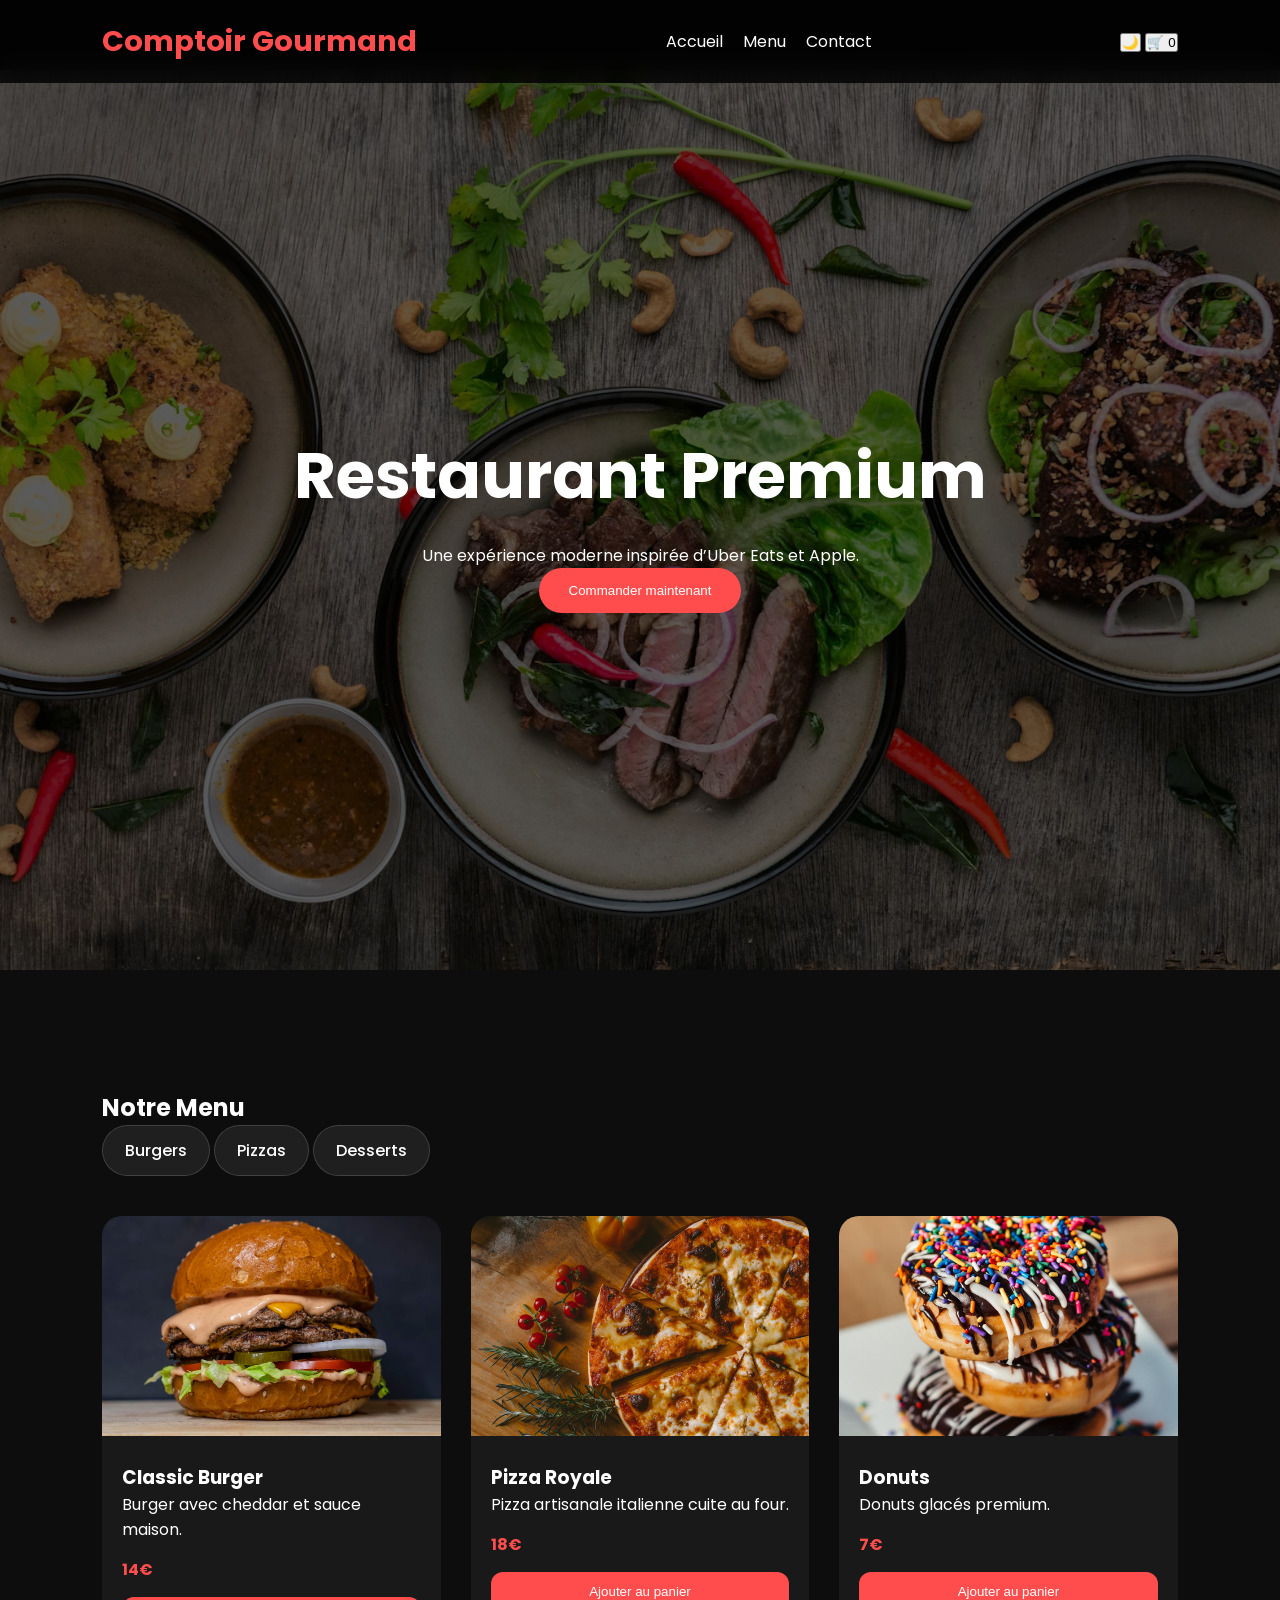
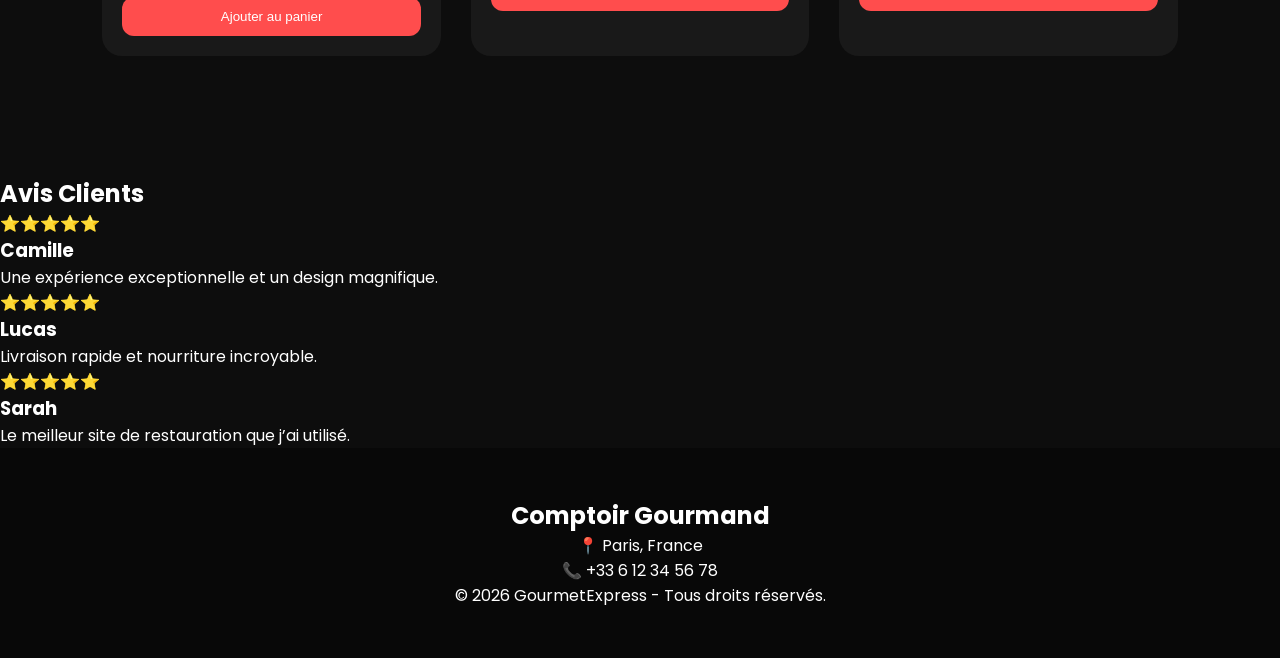
==== index.html @ 48b92253 "Add files via upload" ====
<!DOCTYPE html>
<html lang="fr">
<head>
    <meta charset="UTF-8">
    <meta name="viewport" content="width=device-width, initial-scale=1.0">
    <title>Comptoir Gourmand</title>

    <link rel="stylesheet" href="style.css">
    <link rel="stylesheet" href="responsive.css">
    <link rel="stylesheet" href="animations.css">

    <link href="https://fonts.googleapis.com/css2?family=Poppins:wght@300;400;500;600;700&display=swap" rel="stylesheet">
</head>
<body>

<header id="mainHeader">
    <nav>
        <div class="logo">Comptoir Gourmand</div>

        <div class="menu-toggle" onclick="toggleMenu()">
        ☰
        </div>

        <ul class="nav-links">
            <li><a href="#home">Accueil</a></li>
            <li><a href="#menu">Menu</a></li>
            <li><a href="#contact">Contact</a></li>
        </ul>

        <div class="nav-buttons">
            <button onclick="toggleMode()">🌙</button>
            <button onclick="toggleCart()">
                🛒 <span id="cart-count">0</span>
            </button>
        </div>
    </nav>
</header>

<section class="hero" id="home">
    <div class="hero-content">
        <h1>Restaurant Premium</h1>
        <p>Une expérience moderne inspirée d’Uber Eats et Apple.</p>
        <button>Commander maintenant</button>
    </div>
</section>

<section class="menu" id="menu">
    <h2>Notre Menu</h2>

    <div class="filters">
        <a href="burgers.html" class="filter-btn">Burgers</a>
        <a href="pizzas.html" class="filter-btn">Pizzas</a>
        <a href="desserts.html" class="filter-btn">Desserts</a>
    </div>

    <!-- MENU GRID -->
    <div class="menu-grid">

        <div class="card" data-category="burger">
            <img src="images/burger.jpg" alt="Burger">
            <div class="card-content">
                <h3>Classic Burger</h3>
                <p>Burger avec cheddar et sauce maison.</p>
                <div class="price">14€</div>
                <button onclick="addToCart('Classic Burger',14)">
                    Ajouter au panier
                </button>
            </div>
        </div>

        <div class="card" data-category="pizza">
            <img src="images/pizza.jpg" alt="Pizza">
            <div class="card-content">
                <h3>Pizza Royale</h3>
                <p>Pizza artisanale italienne cuite au four.</p>
                <div class="price">18€</div>
                <button onclick="addToCart('Pizza Royale',18)">
                    Ajouter au panier
                </button>
            </div>
        </div>

        <div class="card" data-category="dessert">
            <img src="images/dessert.jpg" alt="Dessert">
            <div class="card-content">
                <h3>Donuts</h3>
                <p>Donuts glacés premium.</p>
                <div class="price">7€</div>
                <button onclick="addToCart('Donuts',9)">
                    Ajouter au panier
                </button>
            </div>
        </div>

    </div>

</section>

<!-- PANIER -->
<div class="cart-panel" id="cartPanel">

    <h2>
        Votre Panier
    </h2>

    <div id="cartItems">

    </div>

    <div class="cart-total">
        Total :
        <span id="total">0</span>
        €
    </div>

    <button class="checkout-btn">
        Passer la commande
    </button>

</div>

<!-- AVIS -->
<section class="testimonials" id="reviews">

    <h2 class="section-title">
        Avis Clients
    </h2>

    <div class="testimonial-grid">

        <div class="testimonial">
            <p>⭐️⭐️⭐️⭐️⭐️</p>

            <h3>Camille</h3>

            <p>
                Une expérience exceptionnelle et un design magnifique.
            </p>
        </div>

        <div class="testimonial">
            <p>⭐️⭐️⭐️⭐️⭐️</p>

            <h3>Lucas</h3>

            <p>
                Livraison rapide et nourriture incroyable.
            </p>
        </div>

        <div class="testimonial">
            <p>⭐️⭐️⭐️⭐️⭐️</p>

            <h3>Sarah</h3>

            <p>
                Le meilleur site de restauration que j’ai utilisé.
            </p>
        </div>

    </div>

</section>

<!-- FOOTER -->
<footer id="contact">

    <h2>
        Comptoir Gourmand
    </h2>

    <p>
        📍 Paris, France
    </p>

    <p>
        📞 +33 6 12 34 56 78
    </p>

    <p>
        © 2026 GourmetExpress - Tous droits réservés.
    </p>

</footer>

<!-- JAVASCRIPT -->
<script src="cart.js"></script>
<script src="filter.js"></script>
<script src="darkmode.js"></script>
<script src="app.js"></script>

</body>
</html>
---- style.css ----
* {
    margin: 0;
    padding: 0;
    box-sizing: border-box;
}

body {
    font-family: 'Poppins', sans-serif;
    background: #0d0d0d;
    color: white;
}

header {
    position: fixed;
    width: 100%;
    top: 0;
    background: rgba(0,0,0,0.8);
    backdrop-filter: blur(10px);
}

nav {
    display: flex;
    justify-content: space-between;
    align-items: center;
    padding: 20px 8%;
}

.logo {
    font-size: 1.8rem;
    font-weight: 700;
    color: #ff4d4d;
}

.nav-links {
    display: flex;
    gap: 20px;
    list-style: none;
}

.nav-links a {
    color: white;
    text-decoration: none;
}

.hero {
    height: 100vh;
    background: linear-gradient(rgba(0,0,0,.6), rgba(0,0,0,.6)),
    url('images/hero.jpg') center/cover;

    display: flex;
    justify-content: center;
    align-items: center;
    text-align: center;
}

.hero-content h1 {
    font-size: 4rem;
    margin-bottom: 20px;
}

.hero-content button {
    padding: 15px 30px;
    border: none;
    border-radius: 50px;
    background: #ff4d4d;
    color: white;
    cursor: pointer;
}

.menu {
    padding: 120px 8%;
}

.menu-grid {
    display: grid;
    grid-template-columns: repeat(auto-fit, minmax(280px,1fr));
    gap: 30px;
    margin-top: 40px;
}

.menu-toggle {
    display: none;
    font-size: 28px;
    cursor: pointer;
    color: white;
}

.card {
    background: rgba(255,255,255,.05);
    border-radius: 20px;
    overflow: hidden;
}

.card img {
    width: 100%;
    height: 220px;
    object-fit: cover;
}

.card-content {
    padding: 20px;
}

.price {
    margin: 15px 0;
    color: #ff4d4d;
    font-weight: bold;
}

.card button {
    width: 100%;
    padding: 12px;
    border: none;
    border-radius: 12px;
    background: #ff4d4d;
    color: white;
    cursor: pointer;
}

.cart-panel {
    position: fixed;
    right: -400px;
    top: 0;
    width: 400px;
    height: 100vh;
    background: #111;
    transition: .4s;
    padding: 30px;
}

.cart-panel.active {
    right: 0;
}

footer {
    padding: 50px;
    text-align: center;
    background: #080808;
}

.filter-btn {
    display: inline-block;
    padding: 12px 22px;
    border-radius: 50px;
    background: rgba(255, 255, 255, 0.08);
    color: white;
    text-decoration: none;
    font-weight: 500;
    border: 1px solid rgba(255, 255, 255, 0.15);
    transition: all 0.3s ease;
    backdrop-filter: blur(10px);
    cursor: pointer;
}

.filter-btn:hover {
    background: #ff4d4d;
    border-color: #ff4d4d;
    transform: translateY(-3px);
    box-shadow: 0 10px 25px rgba(255, 77, 77, 0.3);
}

.global-menu {
    position: fixed;
    top: 0;
    left: 0;
    width: 100%;
    display: flex;
    justify-content: center;
    gap: 25px;
    padding: 15px 20px;
    background: rgba(0,0,0,0.6);
    backdrop-filter: blur(12px);
    z-index: 1000;
    flex-wrap: wrap;
}

.global-menu a {
    color: white;
    text-decoration: none;
    font-weight: 500;
    padding: 10px 18px;
    border-radius: 50px;
    transition: 0.3s;
    white-space: nowrap;
}

.global-menu a:hover {
    background: #ff4d4d;
    transform: translateY(-2px);
}

body {
    padding-top: 70px;
}

@media (max-width: 768px) {

    header nav {
        display: flex;
        flex-direction: column;
        align-items: center;
        gap: 12px;
        padding: 15px;
    }

    .menu-toggle {
        display: block;
        font-size: 28px;
        cursor: pointer;
    }

    .nav-links {
        display: none;
        flex-direction: column;
        width: 100%;
        align-items: center;
        gap: 12px;
    }

    .nav-links.active {
        display: flex;
    }

    .nav-links li {
        width: 100%;
        display: flex;
        justify-content: center;
    }

    .nav-links a {
        display: block;
        width: 85%;
        text-align: center;
        padding: 12px;
        border-radius: 50px;
        background: rgba(255,255,255,0.08);
    }

    .global-menu {
        flex-direction: column;
        align-items: center;
        gap: 10px;
        padding: 10px;
    }

    .global-menu a {
        width: 90%;
        text-align: center;
        padding: 12px;
        font-size: 16px;
    }
}
---- responsive.css ----
@media(max-width:768px) {

    .nav-links {
        display: none;
    }

    .hero-content h1 {
        font-size: 2.5rem;
    }

    .cart-panel {
        width: 100%;
    }

}
---- animations.css ----
.card {
    transition: .4s;
}

.card:hover {
    transform: translateY(-10px);
    box-shadow: 0 10px 30px rgba(0,0,0,.4);
}

button {
    transition: .3s;
}

button:hover {
    transform: scale(1.05);
}
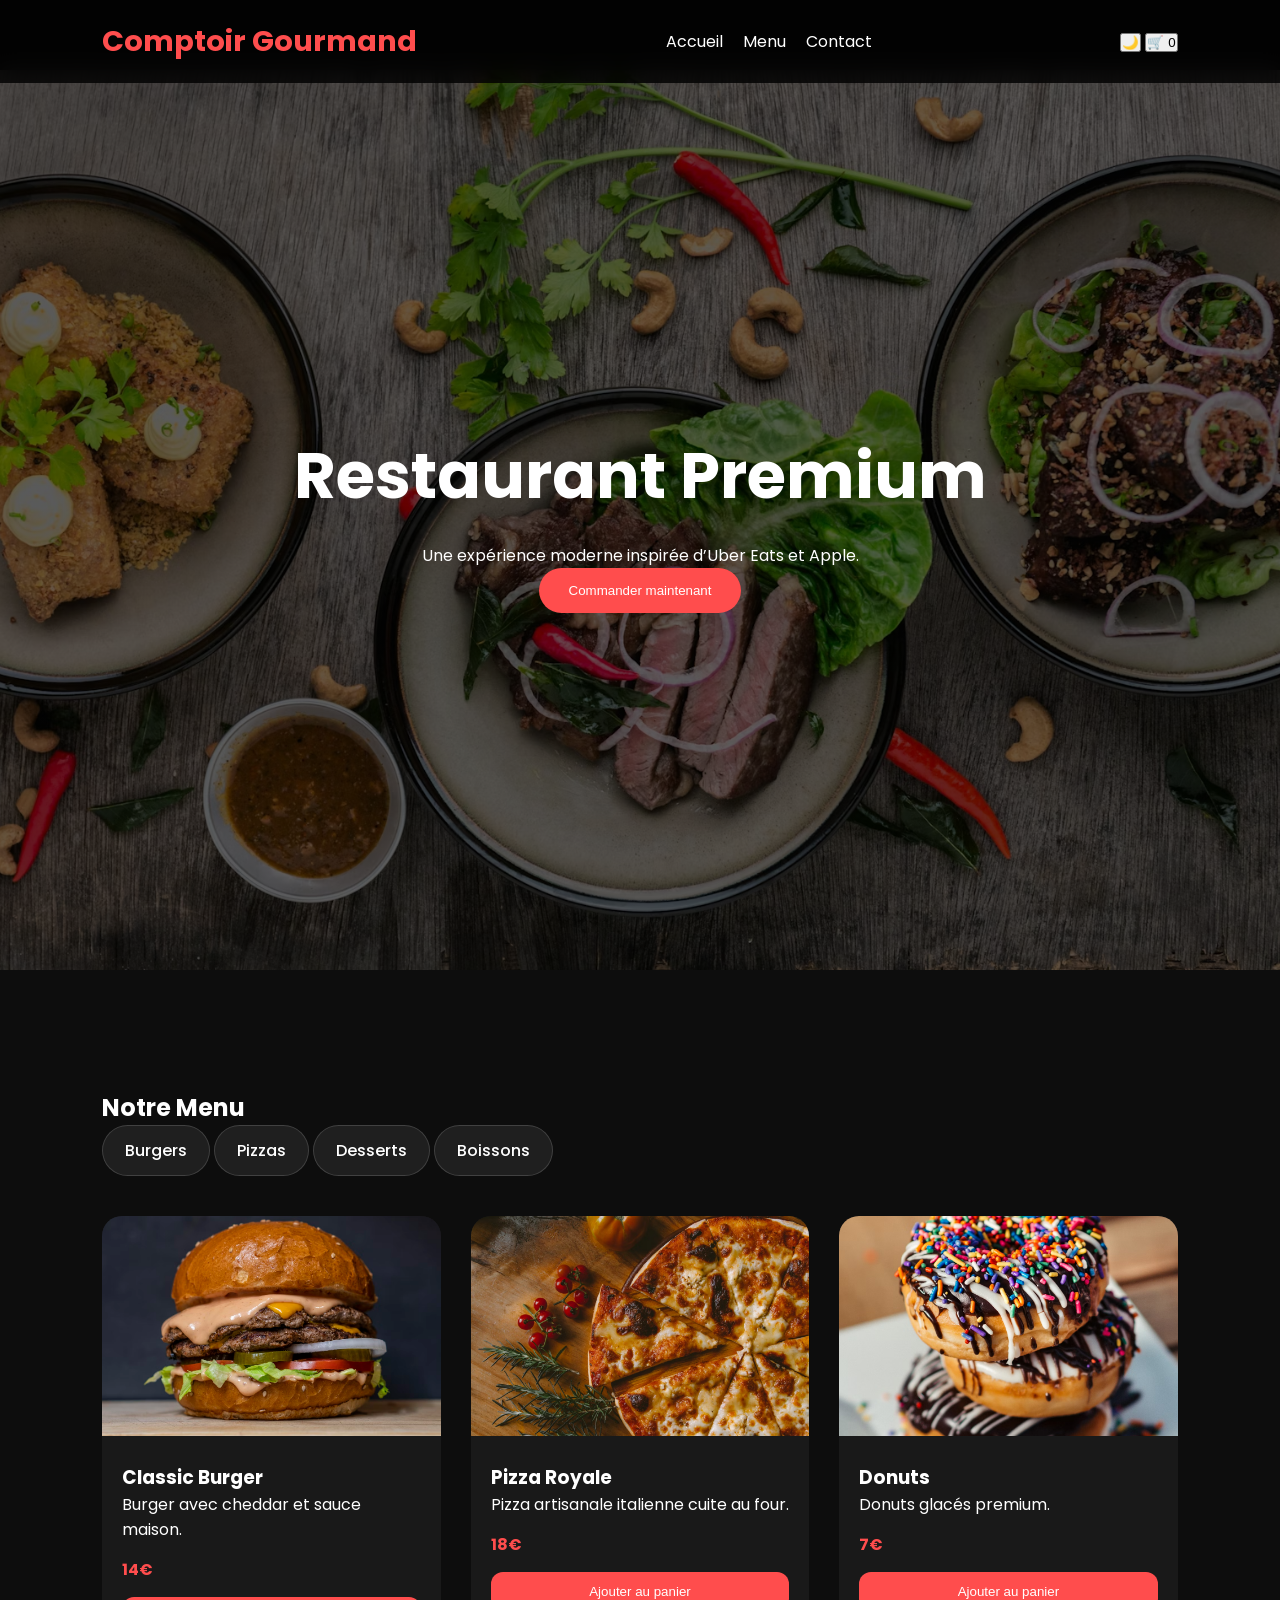
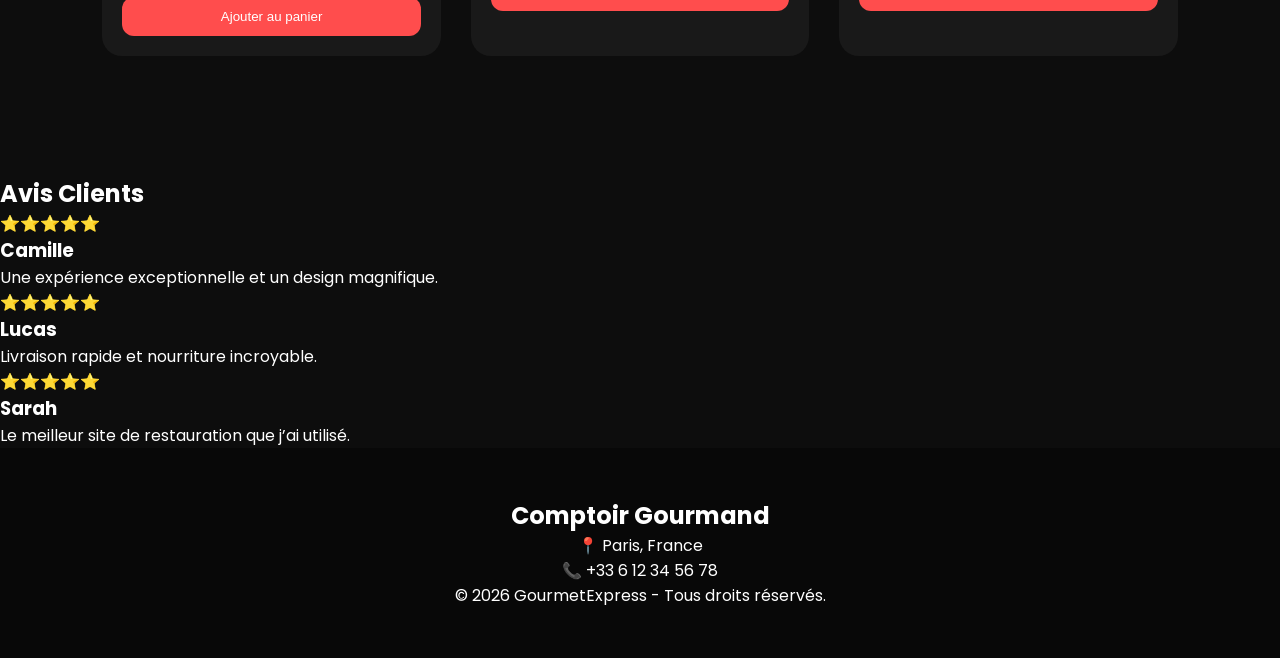
==== commit a35c658b: "modification de la page index" ====
--- a/index.html
+++ b/index.html
@@ -51,6 +51,7 @@
         <a href="burgers.html" class="filter-btn">Burgers</a>
         <a href="pizzas.html" class="filter-btn">Pizzas</a>
         <a href="desserts.html" class="filter-btn">Desserts</a>
+        <a href="boissons.html" class="filter-btn">Boissons</a>
     </div>
 
     <!-- MENU GRID -->
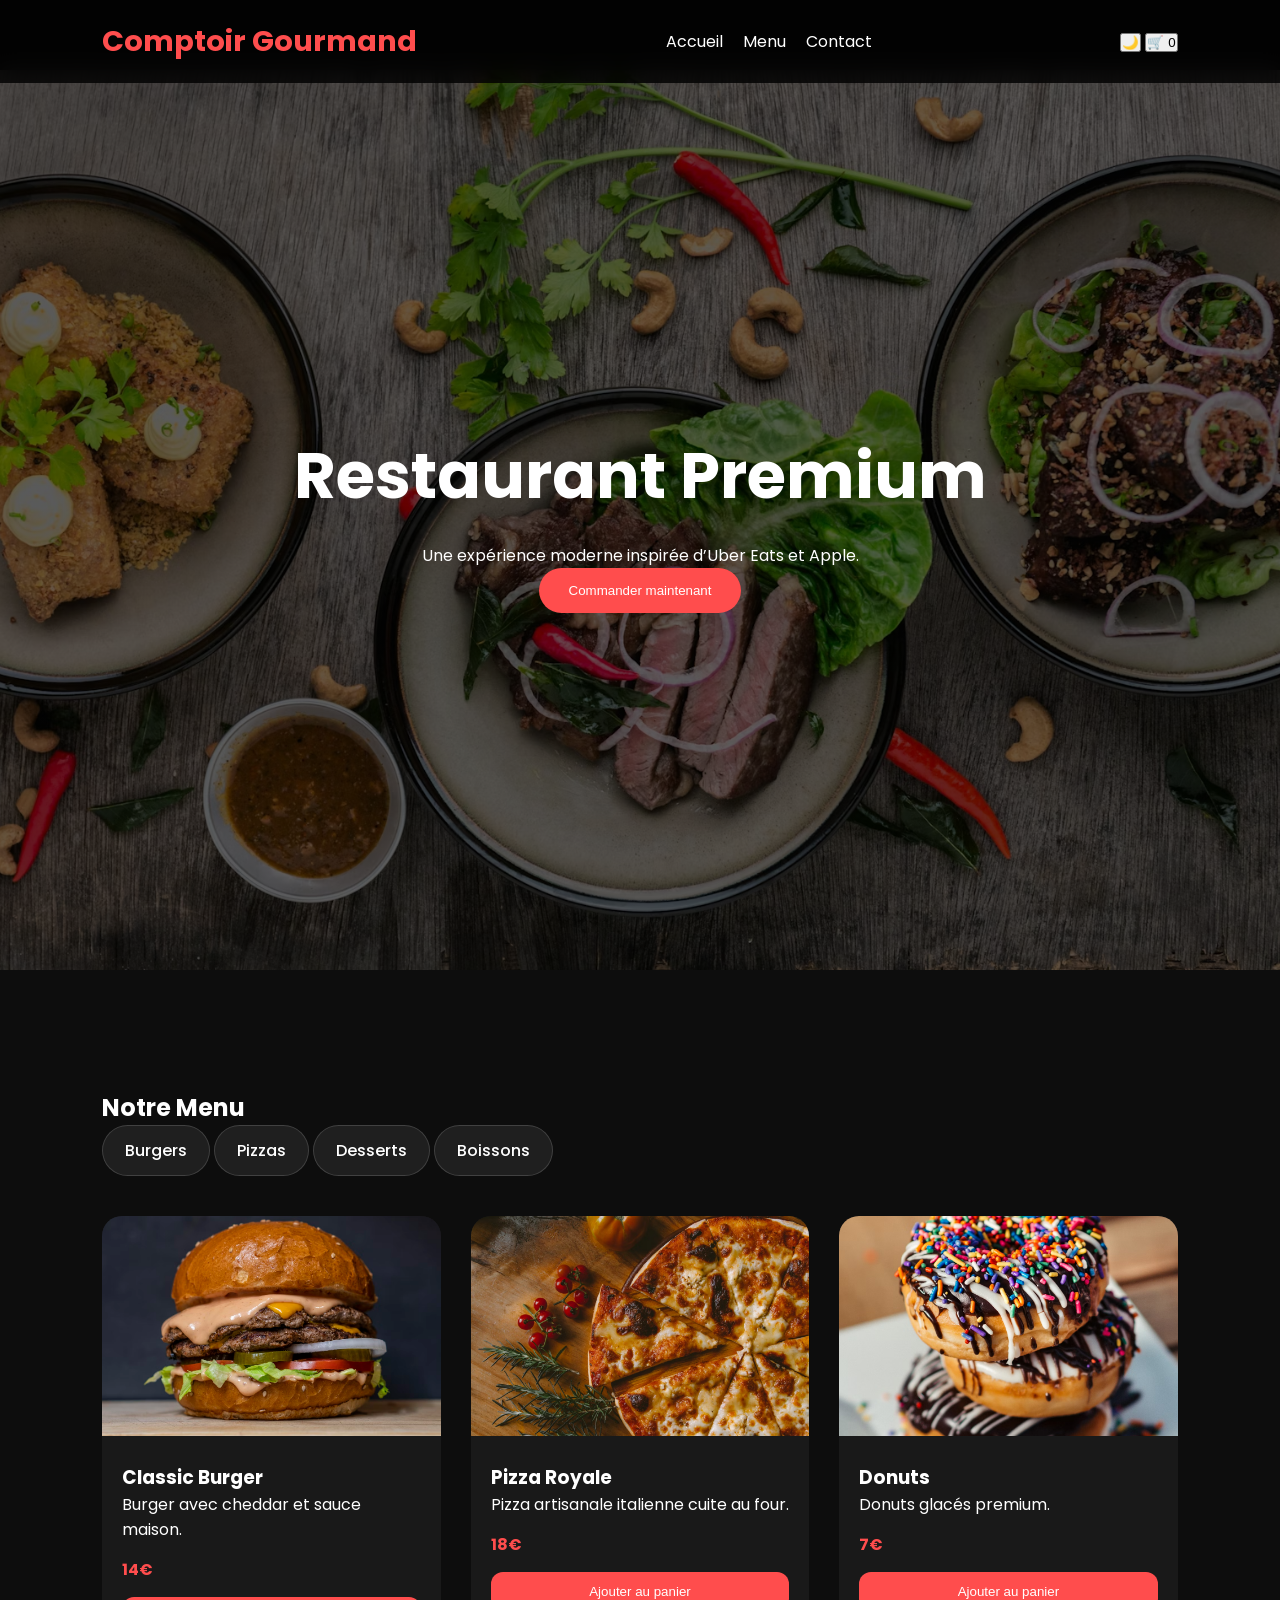
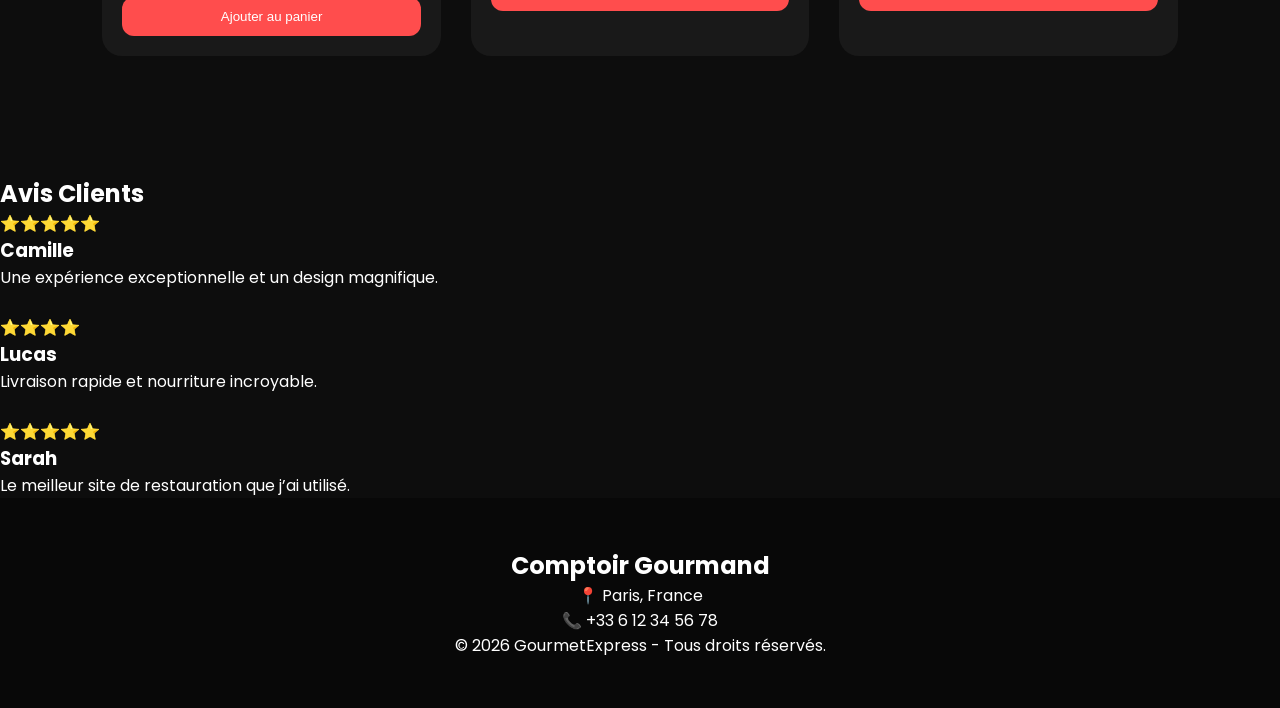
==== commit 45ed5c03: "Bouton mis à jour" ====
--- a/index.html
+++ b/index.html
@@ -40,7 +40,9 @@
     <div class="hero-content">
         <h1>Restaurant Premium</h1>
         <p>Une expérience moderne inspirée d’Uber Eats et Apple.</p>
-        <button>Commander maintenant</button>
+        <button onclick="document.getElementById('menu').scrollIntoView({behavior:'smooth'})">
+        Commander maintenant
+        </button>
     </div>
 </section>
 
@@ -87,7 +89,7 @@
                 <h3>Donuts</h3>
                 <p>Donuts glacés premium.</p>
                 <div class="price">7€</div>
-                <button onclick="addToCart('Donuts',9)">
+                <button onclick="addToCart('Donuts',7)">
                     Ajouter au panier
                 </button>
             </div>
@@ -138,9 +140,9 @@
                 Une expérience exceptionnelle et un design magnifique.
             </p>
         </div>
-
+        <br>
         <div class="testimonial">
-            <p>⭐️⭐️⭐️⭐️⭐️</p>
+            <p>⭐️⭐️⭐️⭐️</p>
 
             <h3>Lucas</h3>
 
@@ -148,7 +150,7 @@
                 Livraison rapide et nourriture incroyable.
             </p>
         </div>
-
+        <br>
         <div class="testimonial">
             <p>⭐️⭐️⭐️⭐️⭐️</p>
 
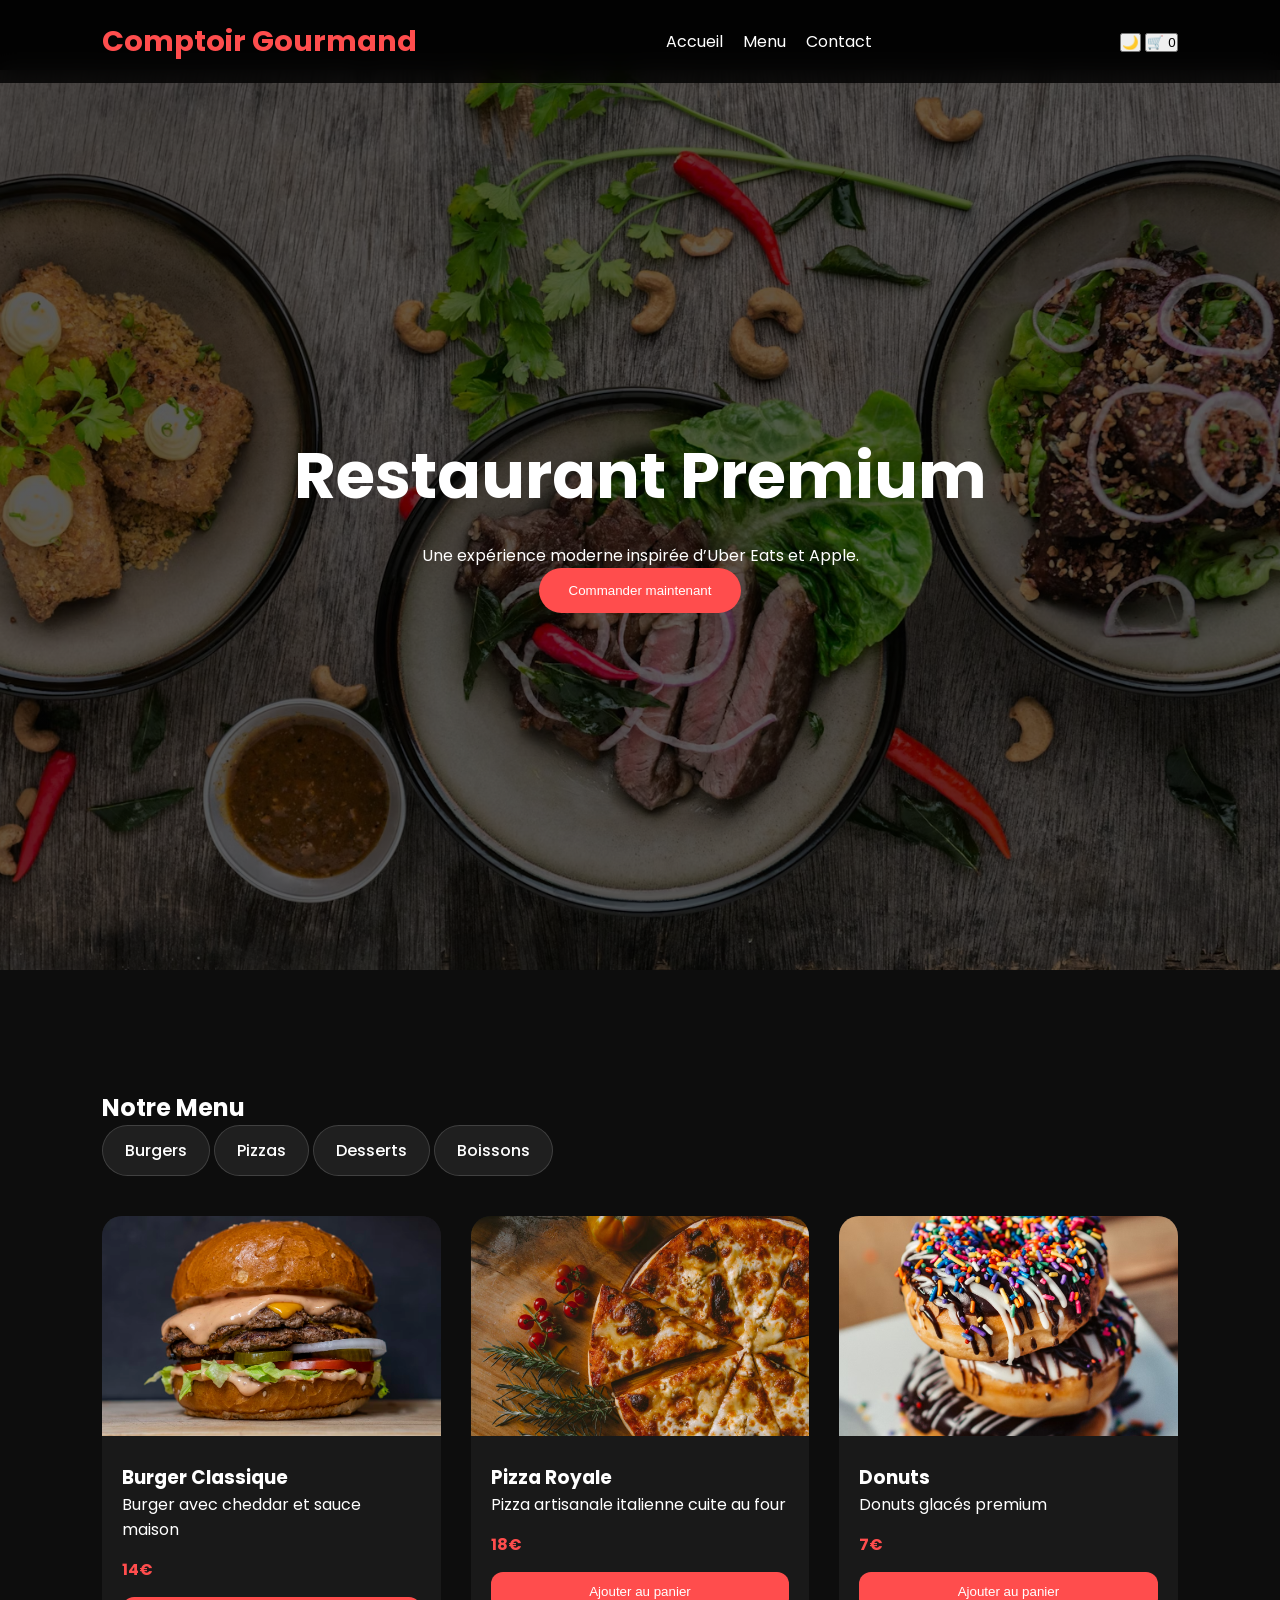
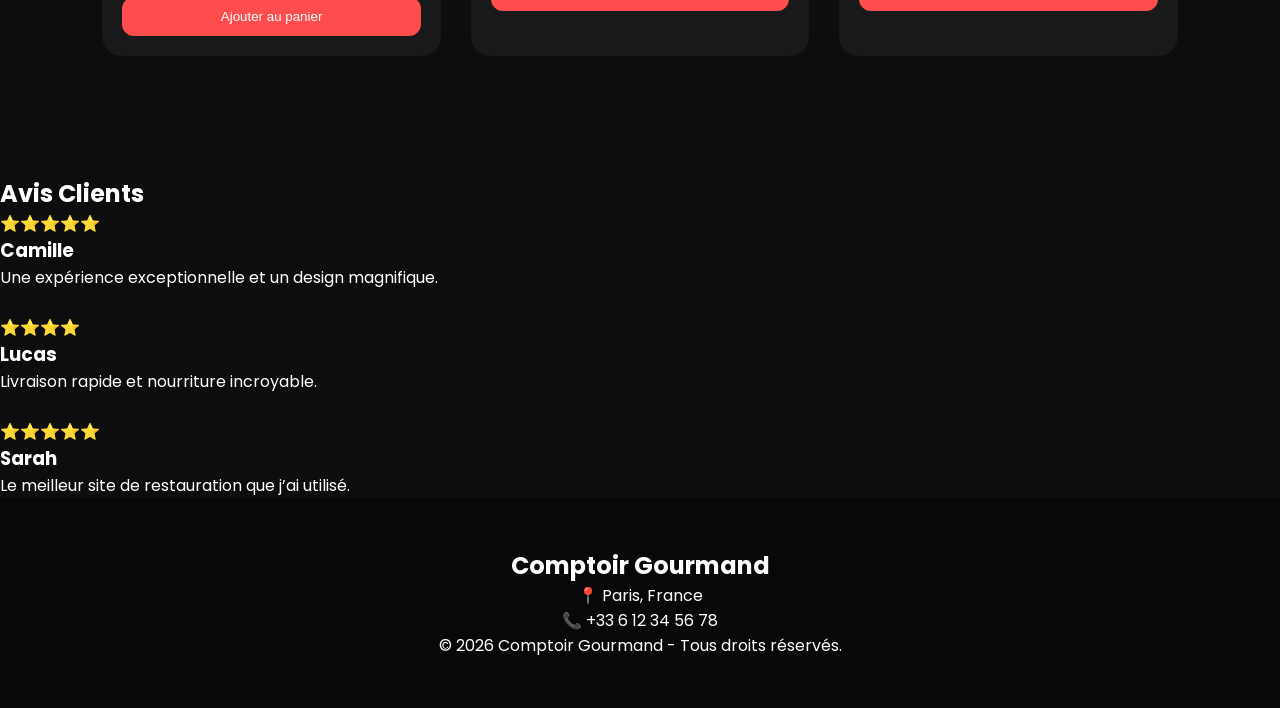
==== commit 2b3c9fa9: "mis à jour des pages" ====
--- a/index.html
+++ b/index.html
@@ -62,10 +62,10 @@
         <div class="card" data-category="burger">
             <img src="images/burger.jpg" alt="Burger">
             <div class="card-content">
-                <h3>Classic Burger</h3>
-                <p>Burger avec cheddar et sauce maison.</p>
+                <h3>Burger Classique</h3>
+                <p>Burger avec cheddar et sauce maison</p>
                 <div class="price">14€</div>
-                <button onclick="addToCart('Classic Burger',14)">
+                <button onclick="addToCart('Burger Classique',14)">
                     Ajouter au panier
                 </button>
             </div>
@@ -75,7 +75,7 @@
             <img src="images/pizza.jpg" alt="Pizza">
             <div class="card-content">
                 <h3>Pizza Royale</h3>
-                <p>Pizza artisanale italienne cuite au four.</p>
+                <p>Pizza artisanale italienne cuite au four</p>
                 <div class="price">18€</div>
                 <button onclick="addToCart('Pizza Royale',18)">
                     Ajouter au panier
@@ -87,7 +87,7 @@
             <img src="images/dessert.jpg" alt="Dessert">
             <div class="card-content">
                 <h3>Donuts</h3>
-                <p>Donuts glacés premium.</p>
+                <p>Donuts glacés premium</p>
                 <div class="price">7€</div>
                 <button onclick="addToCart('Donuts',7)">
                     Ajouter au panier
@@ -181,7 +181,7 @@
     </p>
 
     <p>
-        © 2026 GourmetExpress - Tous droits réservés.
+        © 2026 Comptoir Gourmand - Tous droits réservés.
     </p>
 
 </footer>
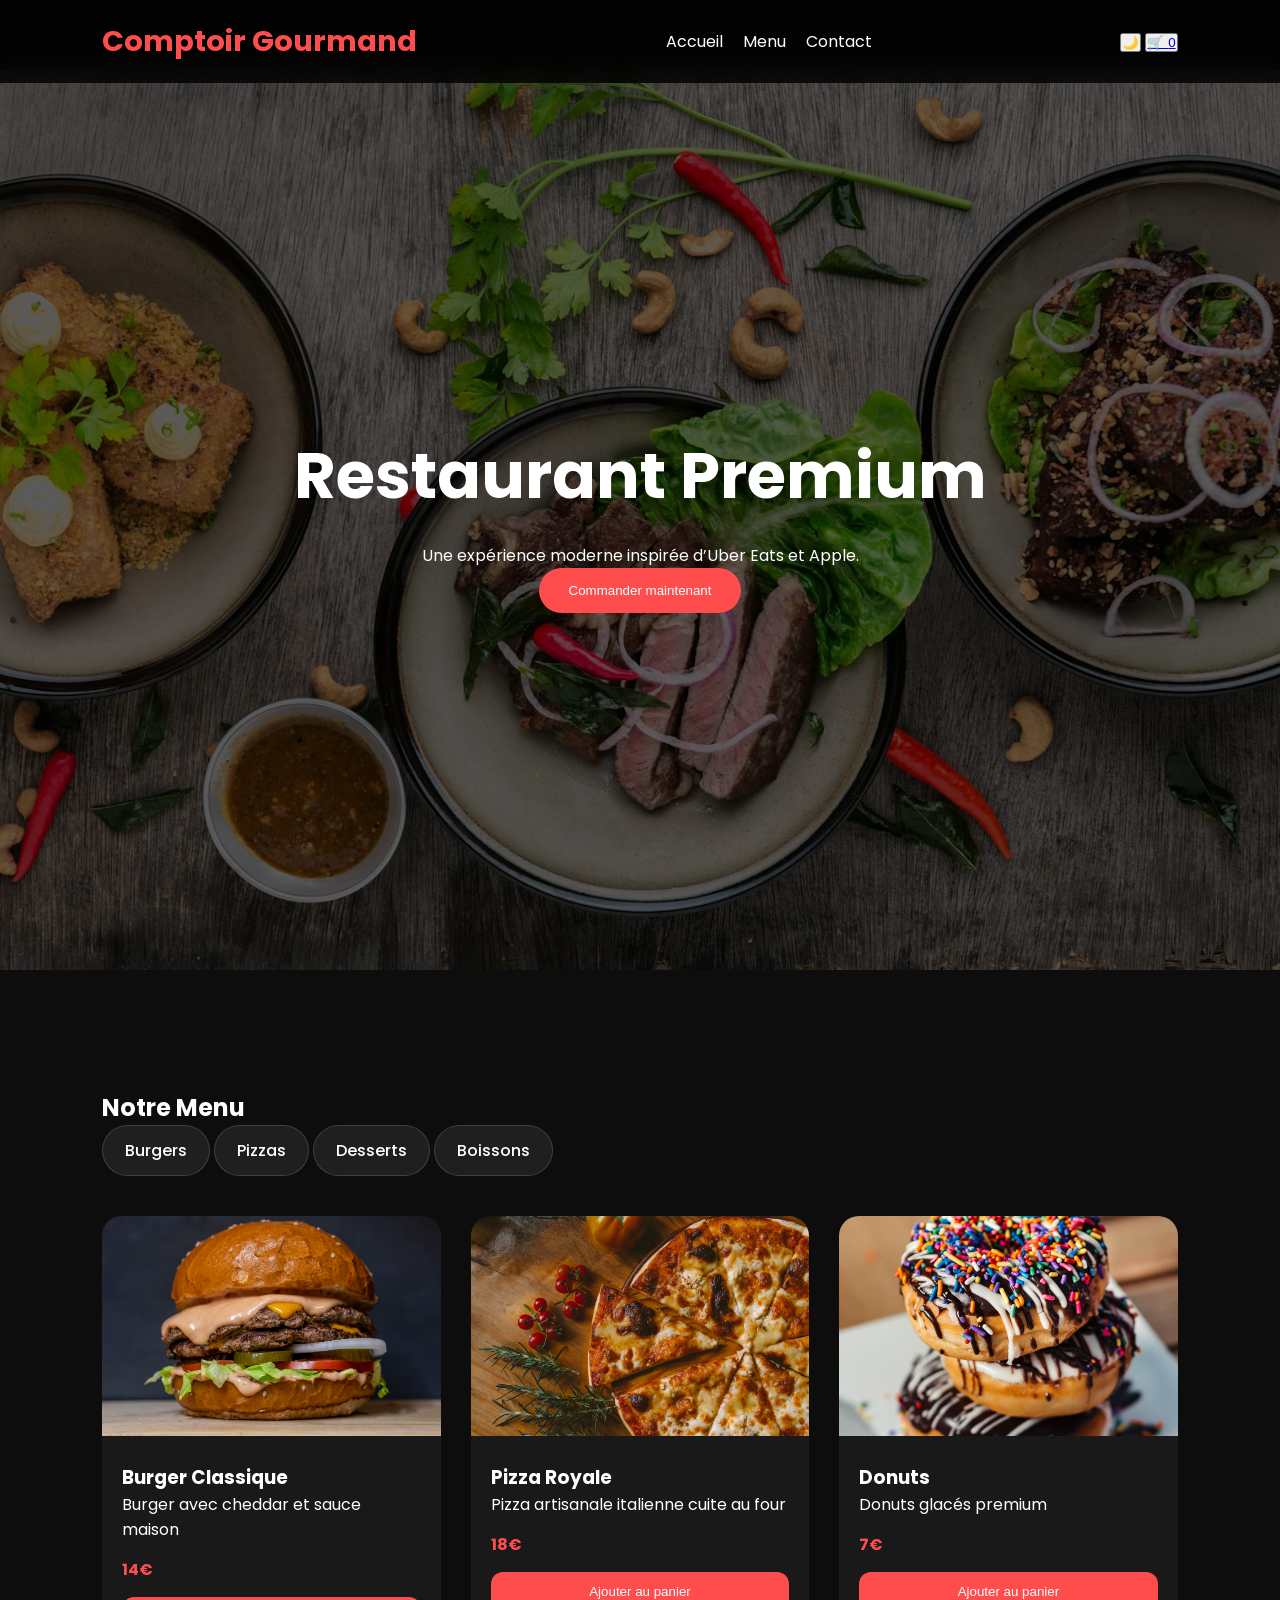
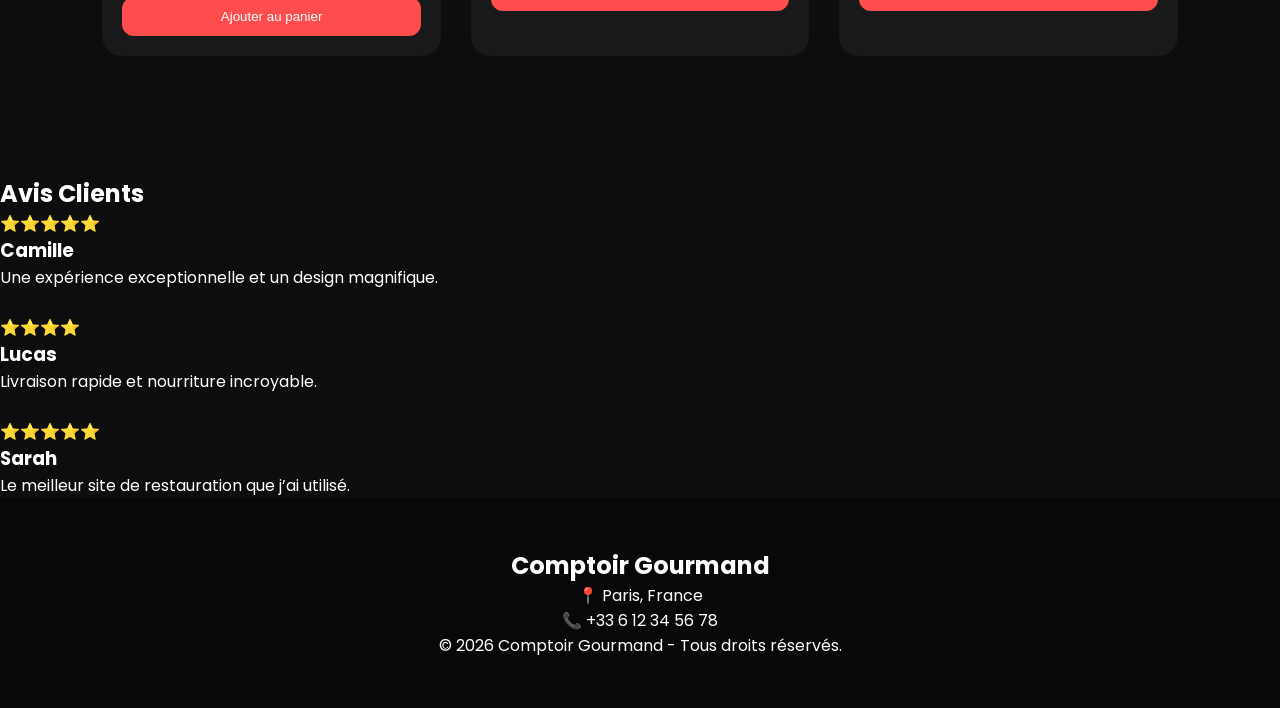
==== commit 701a4c70: "mis à jour des pages" ====
--- a/index.html
+++ b/index.html
@@ -30,8 +30,9 @@
         <div class="nav-buttons">
             <button onclick="toggleMode()">🌙</button>
             <button onclick="toggleCart()">
-                🛒 <span id="cart-count">0</span>
-            </button>
+            <a href="cart.html" class="cart-btn">
+            🛒 <span id="cart-count">0</span>
+            </a>
         </div>
     </nav>
 </header>
--- a/style.css
+++ b/style.css
@@ -193,6 +193,31 @@
     padding-top: 70px;
 }
 
+.cart-item {
+    display: flex;
+    justify-content: space-between;
+    padding: 15px;
+    margin: 10px 0;
+    background: rgba(255,255,255,0.05);
+    border-radius: 12px;
+}
+
+.cart-item button {
+    background: red;
+    border: none;
+    color: white;
+    padding: 6px 10px;
+    border-radius: 8px;
+    cursor: pointer;
+}
+
+.nav {
+    display: flex;
+    justify-content: flex-end; /* pousse tout à droite */
+    align-items: center;
+    padding: 20px 8%;
+}
+
 @media (max-width: 768px) {
 
     header nav {
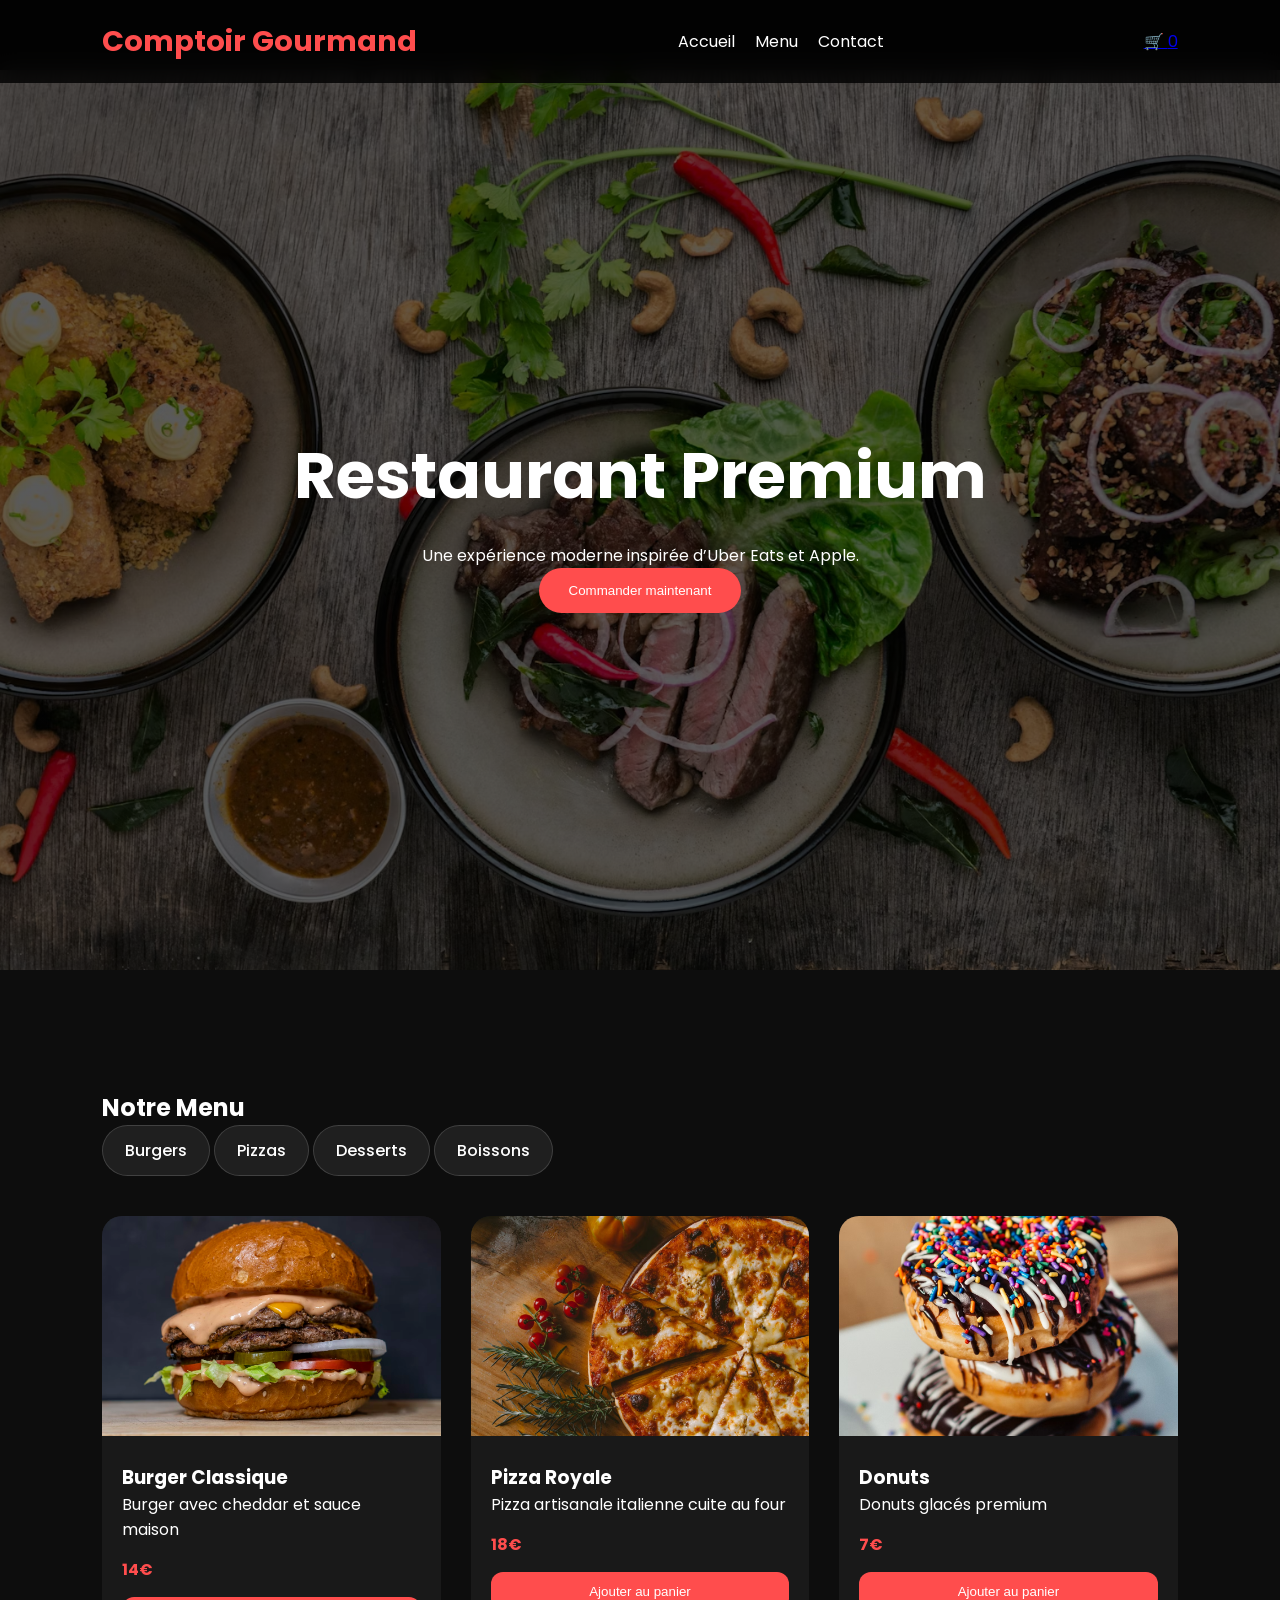
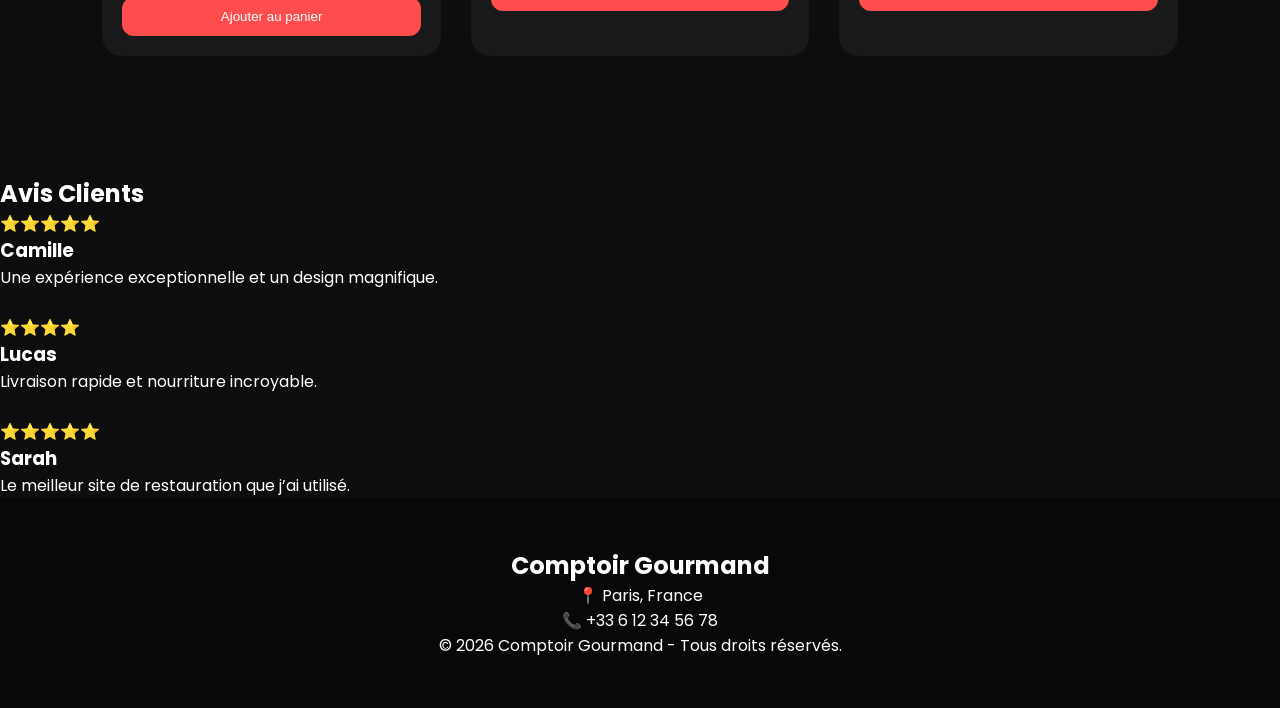
==== commit 39f549db: "mis a jour index" ====
--- a/index.html
+++ b/index.html
@@ -26,10 +26,7 @@
             <li><a href="#menu">Menu</a></li>
             <li><a href="#contact">Contact</a></li>
         </ul>
-
-        <div class="nav-buttons">
-            <button onclick="toggleMode()">🌙</button>
-            <button onclick="toggleCart()">
+            
             <a href="cart.html" class="cart-btn">
             🛒 <span id="cart-count">0</span>
             </a>
--- a/style.css
+++ b/style.css
@@ -4,11 +4,16 @@
     box-sizing: border-box;
 }
 
+/* ================= BODY ================= */
+
 body {
     font-family: 'Poppins', sans-serif;
     background: #0d0d0d;
     color: white;
-}
+    padding-top: 70px;
+}
+
+/* ================= HEADER ================= */
 
 header {
     position: fixed;
@@ -16,6 +21,7 @@
     top: 0;
     background: rgba(0,0,0,0.8);
     backdrop-filter: blur(10px);
+    z-index: 1000;
 }
 
 nav {
@@ -31,6 +37,8 @@
     color: #ff4d4d;
 }
 
+/* ================= NAV LINKS ================= */
+
 .nav-links {
     display: flex;
     gap: 20px;
@@ -41,6 +49,8 @@
     color: white;
     text-decoration: none;
 }
+
+/* ================= HERO ================= */
 
 .hero {
     height: 100vh;
@@ -66,6 +76,8 @@
     color: white;
     cursor: pointer;
 }
+
+/* ================= MENU ================= */
 
 .menu {
     padding: 120px 8%;
@@ -78,12 +90,16 @@
     margin-top: 40px;
 }
 
+/* ================= MENU TOGGLE ================= */
+
 .menu-toggle {
     display: none;
     font-size: 28px;
     cursor: pointer;
     color: white;
 }
+
+/* ================= CARDS ================= */
 
 .card {
     background: rgba(255,255,255,.05);
@@ -116,6 +132,8 @@
     color: white;
     cursor: pointer;
 }
+
+/* ================= CART ================= */
 
 .cart-panel {
     position: fixed;
@@ -132,11 +150,45 @@
     right: 0;
 }
 
-footer {
-    padding: 50px;
+.cart-item {
+    display: flex;
+    justify-content: space-between;
+    padding: 15px;
+    margin: 10px 0;
+    background: rgba(255,255,255,0.05);
+    border-radius: 12px;
+}
+
+.cart-item button {
+    background: red;
+    border: none;
+    color: white;
+    padding: 6px 10px;
+    border-radius: 8px;
+    cursor: pointer;
+}
+
+.cart-controls {
+    display: flex;
+    align-items: center;
+    gap: 10px;
+}
+
+.cart-controls button {
+    background: #ff4d4d;
+    border: none;
+    color: white;
+    padding: 5px 10px;
+    border-radius: 6px;
+    cursor: pointer;
+}
+
+.cart-controls span {
+    min-width: 20px;
     text-align: center;
-    background: #080808;
-}
+}
+
+/* ================= FILTER BUTTONS ================= */
 
 .filter-btn {
     display: inline-block;
@@ -158,6 +210,8 @@
     transform: translateY(-3px);
     box-shadow: 0 10px 25px rgba(255, 77, 77, 0.3);
 }
+
+/* ================= GLOBAL MENU ================= */
 
 .global-menu {
     position: fixed;
@@ -189,34 +243,24 @@
     transform: translateY(-2px);
 }
 
-body {
-    padding-top: 70px;
-}
-
-.cart-item {
-    display: flex;
-    justify-content: space-between;
-    padding: 15px;
-    margin: 10px 0;
-    background: rgba(255,255,255,0.05);
-    border-radius: 12px;
-}
-
-.cart-item button {
-    background: red;
-    border: none;
-    color: white;
-    padding: 6px 10px;
-    border-radius: 8px;
-    cursor: pointer;
-}
+/* ================= FOOTER ================= */
+
+footer {
+    padding: 50px;
+    text-align: center;
+    background: #080808;
+}
+
+/* ================= EXTRA NAV ALIGN ================= */
 
 .nav {
     display: flex;
-    justify-content: flex-end; /* pousse tout à droite */
+    justify-content: flex-end;
     align-items: center;
     padding: 20px 8%;
 }
+
+/* ================= RESPONSIVE ================= */
 
 @media (max-width: 768px) {
 
